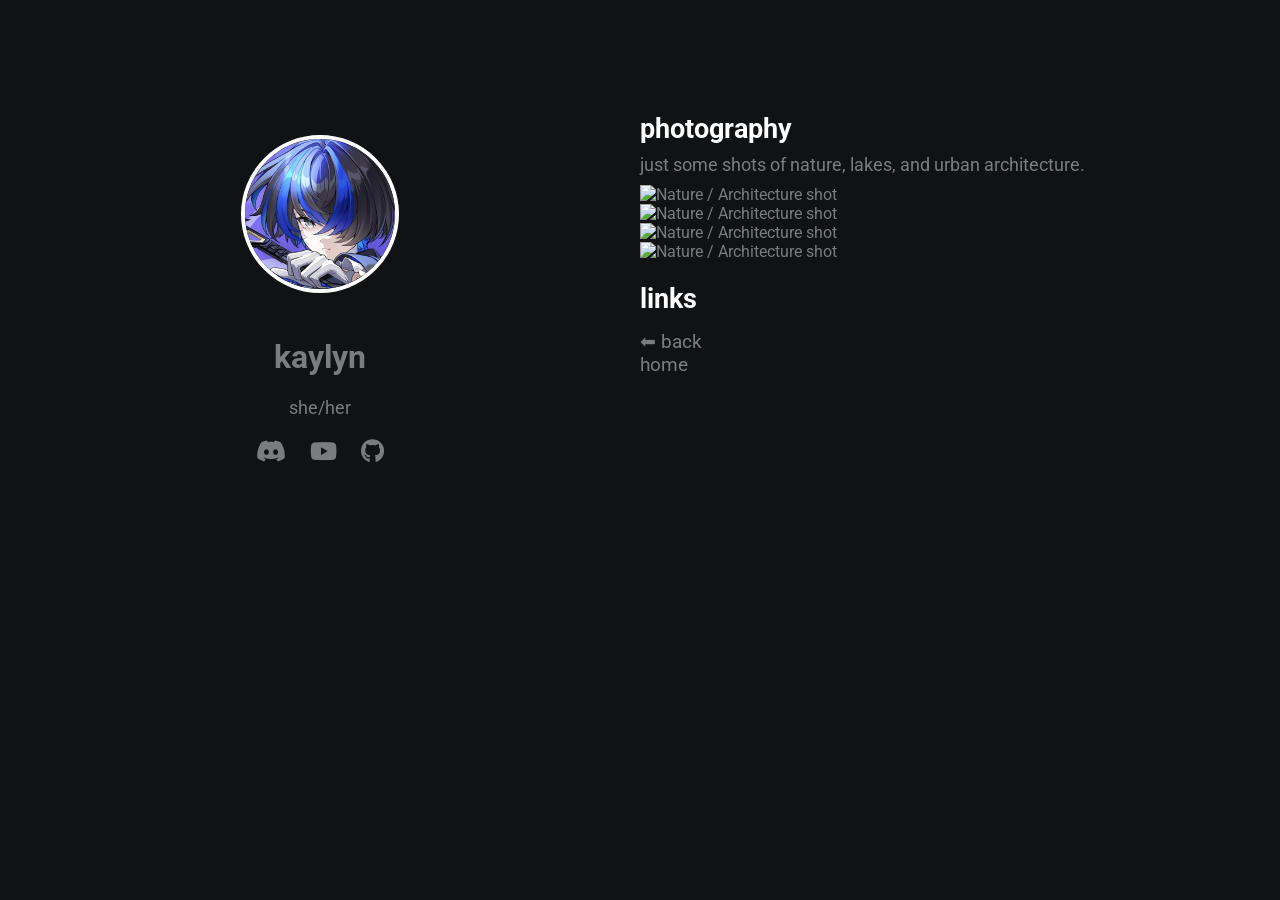
==== gallery.html @ a5cd2c5f "Create gallery.html" ====
<!DOCTYPE html>
<html lang="en">
<head>
    <meta charset="UTF-8">
    <meta name="viewport" content="width=device-width, initial-scale=1.0">
    <meta http-equiv="X-UA-Compatible" content="ie=edge">
    
    <title>Kaylyn | Photography</title>
    <meta name="description" content="Photography by Kaylyn.">
    
    <link rel="stylesheet" href="https://use.fontawesome.com/releases/v5.4.1/css/all.css" integrity="sha384-5sAR7xN1Nv6T6+dT2mhtzEpVJvfS3NScPQTrOxhwjIuvcA67KV2R5Jz6kr4abQsz" crossorigin="anonymous">
    <link rel="stylesheet" href="style.css">
</head>
<body>
    <div class="grid-2">
        <header class="section-1">
            <img src="assets/profile.png" alt="Profile Picture" class="profile-pic">
            
            <h1>kaylyn</h1>
            <p>she/her</p>
            
            <a href="https://discord.com/users/1333581841583706175" target="_blank" rel="noopener noreferrer" aria-label="Visit my Discord"><i class="fab fa-discord"></i></a>
            <a href="https://www.youtube.com/@kaylynxo" target="_blank" rel="noopener noreferrer" aria-label="Visit my YouTube Channel"><i class="fab fa-youtube"></i></a>
            <a href="#" target="_blank" rel="noopener noreferrer" aria-label="View my GitHub Profile"><i class="fab fa-github"></i></a>
        </header>
        
        <main class="section-2">
            <section>
                <h2>photography</h2>
                <p>just some shots of nature, lakes, and urban architecture.</p>
                
                <div class="gallery-grid">
                    <div class="gallery-item">
                        <img src="assets/photo1.jpg" alt="Nature / Architecture shot">
                    </div>
                    <div class="gallery-item">
                        <img src="assets/photo2.jpg" alt="Nature / Architecture shot">
                    </div>
                    <div class="gallery-item">
                        <img src="assets/photo3.jpg" alt="Nature / Architecture shot">
                    </div>
                    <div class="gallery-item">
                        <img src="assets/photo4.jpg" alt="Nature / Architecture shot">
                    </div>
                </div>
            </section>
            
            <section>
                <h2>links</h2>
                <a href="index.html">⬅ back home</a>
            </section>
        </main>
    </div>
</body>
</html>
---- style.css ----
@import url('https://fonts.googleapis.com/css?family=Roboto');

.grid-2 {
    display: grid;
    grid-template-columns: repeat(2, 1fr);
}

body {
    margin: 0;
    padding: 0;
    font-family: 'Roboto', sans-serif;
    background-color: #101214;
    color: #7A7C80;
}

h2, .white {
    color: #fff;
}

a {
    color: #7A7C80;
    text-decoration: none;
    transition: 0.3s;
}

/* section 1 */
.section-1 {
    padding-top: 15vh;
    text-align: center;
}

.profile-pic {
    width: 150px;
    height: 150px;
    border-radius: 50%;
    object-fit: cover;
    margin-bottom: 20px;
    border: 4px solid #fff;
}

.section-1 p {
    font-size: 1.1rem;
    padding-bottom: 10px;
    margin: 0;
}

.section-1 h2 {
    font-size: 1.7rem;
    margin-bottom: 10px;
}

.section-1 a {
    font-size: 1.5rem;
    padding: 10px;
    display: inline-block;
}

/* section 2 */
.section-2 {
    padding-top: 10vh;
    width: 70%;
}

.section-2 h2 {
    font-size: 1.7rem;
    margin-bottom: 10px;
}

.section-2 p {
    font-size: 1.1rem;
    padding-bottom: 10px;
    margin: 0;
}

.section-2 a {
    display: block;
    padding: 5px;
    font-size: 1.2rem;
    padding-left: 0;
    width: 100px;
}

/* animations / utilities */
.section-2 a:hover {
    font-size: 1.3rem;
    color: #fff;
    cursor: pointer;
}

.section-1 a:hover {
    color: #fff;
    cursor: pointer;
}

/* media queries */
@media(max-width: 780px) {
    .grid-2 {
        grid-template-columns: 1fr;
    }
    .section-1 {
        padding: 0;
        padding-top: 5rem;
    }
    .section-2 {
        padding: 0;
        padding-left: 1.5rem;
        padding-top: 2rem;
    }
}
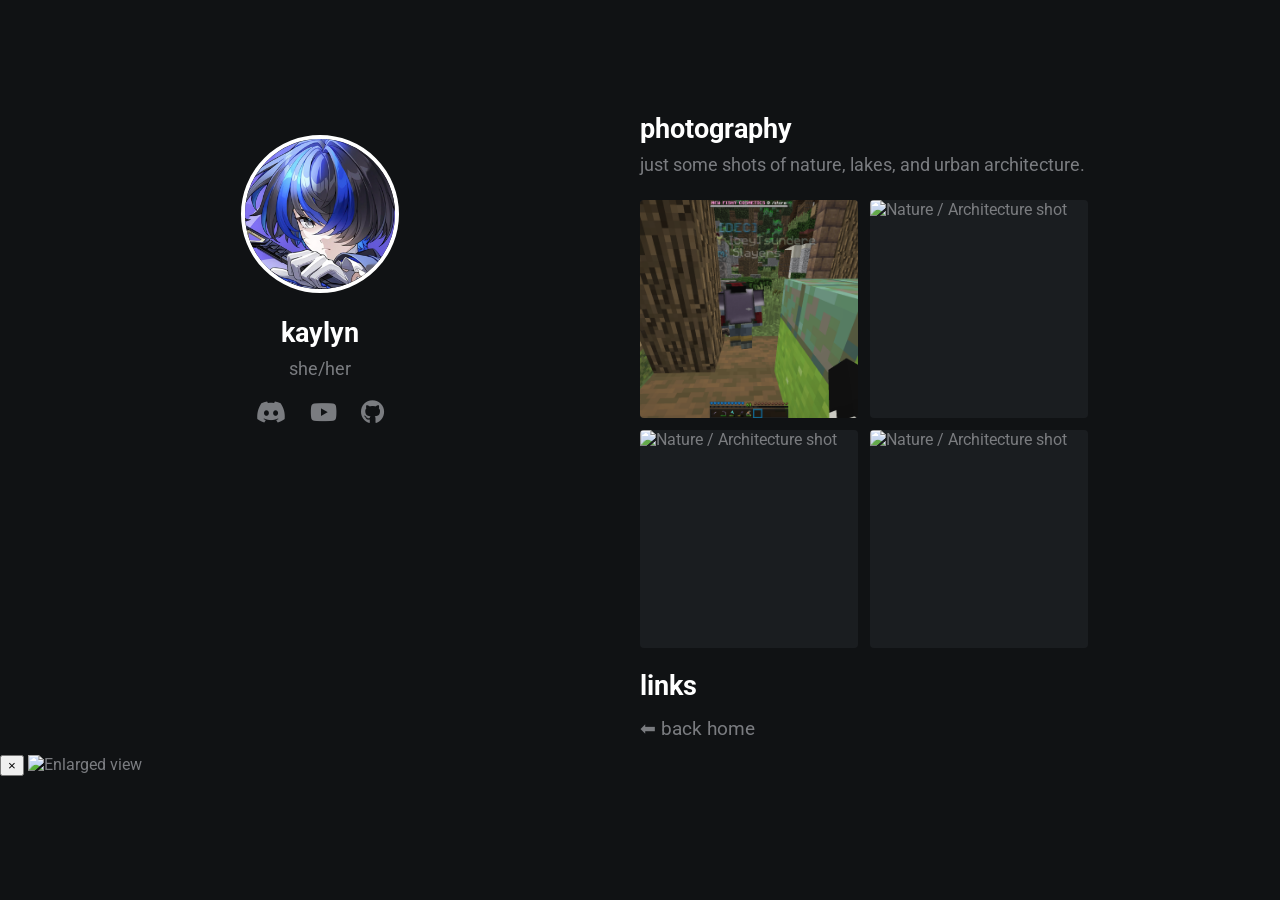
==== commit 4f4b6abc: "Update gallery.html" ====
--- a/gallery.html
+++ b/gallery.html
@@ -31,25 +31,65 @@
                 
                 <div class="gallery-grid">
                     <div class="gallery-item">
-                        <img src="assets/photo1.jpg" alt="Nature / Architecture shot">
+                        <img src="ingame-pics/sadicey.png" alt="Sad Icey">
                     </div>
                     <div class="gallery-item">
-                        <img src="assets/photo2.jpg" alt="Nature / Architecture shot">
+                        <img src="ingame-pics/photo2.png" alt="Nature / Architecture shot">
                     </div>
                     <div class="gallery-item">
-                        <img src="assets/photo3.jpg" alt="Nature / Architecture shot">
+                        <img src="ingame-pics/photo3.png" alt="Nature / Architecture shot">
                     </div>
                     <div class="gallery-item">
-                        <img src="assets/photo4.jpg" alt="Nature / Architecture shot">
+                        <img src="ingame-pics/photo4.png" alt="Nature / Architecture shot">
                     </div>
                 </div>
             </section>
             
             <section>
                 <h2>links</h2>
-                <a href="index.html">⬅ back home</a>
+                <a href="index.html" style="width: 130px;">⬅ back home</a>
             </section>
         </main>
     </div>
+
+    <div id="lightbox" class="lightbox" aria-hidden="true">
+        <button class="lightbox-close" aria-label="Close lightbox">&times;</button>
+        <img class="lightbox-content" src="" alt="Enlarged view">
+    </div>
+
+    <script>
+        const galleryImages = document.querySelectorAll('.gallery-item img');
+        const lightbox = document.getElementById('lightbox');
+        const lightboxImg = lightbox.querySelector('.lightbox-content');
+        const lightboxClose = lightbox.querySelector('.lightbox-close');
+
+        galleryImages.forEach(img => {
+            img.addEventListener('click', () => {
+                lightboxImg.src = img.src;
+                lightboxImg.alt = img.alt;
+                lightbox.classList.add('active');
+                lightbox.setAttribute('aria-hidden', 'false');
+            });
+        });
+
+        const closeLightbox = () => {
+            lightbox.classList.remove('active');
+            lightbox.setAttribute('aria-hidden', 'true');
+            lightboxImg.src = '';
+        };
+
+        lightboxClose.addEventListener('click', closeLightbox);
+        lightbox.addEventListener('click', (e) => {
+            if (e.target === lightbox) {
+                closeLightbox();
+            }
+        });
+
+        document.addEventListener('keydown', (e) => {
+            if (e.key === 'Escape' && lightbox.classList.contains('active')) {
+                closeLightbox();
+            }
+        });
+    </script>
 </body>
 </html>
--- a/style.css
+++ b/style.css
@@ -13,7 +13,8 @@
     color: #7A7C80;
 }
 
-h2, .white {
+/* Updated <h1> to share the styles of <h2> */
+h1, h2, .white {
     color: #fff;
 }
 
@@ -44,9 +45,11 @@
     margin: 0;
 }
 
-.section-1 h2 {
+/* Adjusted for the new <h1> tag */
+.section-1 h1 {
     font-size: 1.7rem;
     margin-bottom: 10px;
+    margin-top: 0;
 }
 
 .section-1 a {
@@ -73,22 +76,66 @@
 }
 
 .section-2 a {
-    display: block;
+    display: inline-block; /* Changed from block to allow transform to work properly */
     padding: 5px;
     font-size: 1.2rem;
     padding-left: 0;
+    margin-bottom: 10px;
     width: 100px;
+    transition: transform 0.2s ease, color 0.2s ease;
 }
 
 /* animations / utilities */
-.section-2 a:hover {
-    font-size: 1.3rem;
+
+/* SEO/Performance fix: 
+   Changing font-size on hover causes Cumulative Layout Shift (CLS), lowering your Lighthouse score. 
+   Using transform: scale or translateX avoids triggering layout recalculations.
+*/
+.section-2 a:hover, 
+.section-2 a:focus {
     color: #fff;
+    transform: translateX(5px);
     cursor: pointer;
 }
 
-.section-1 a:hover {
+.section-1 a:hover,
+.section-1 a:focus {
     color: #fff;
+    transform: scale(1.1);
+    cursor: pointer;
+}
+
+/* photography gallery layout */
+.gallery-grid {
+    display: grid;
+    /* auto-fit lets rows fill out nicely; minmax keeps grid sizing consistent */
+    grid-template-columns: repeat(auto-fit, minmax(150px, 1fr));
+    gap: 12px;
+    margin-top: 15px;
+    margin-bottom: 20px;
+}
+
+.gallery-item {
+    overflow: hidden;
+    border-radius: 4px;
+    background-color: #1a1d20;
+    /* forces every container to be a perfect square */
+    aspect-ratio: 1 / 1; 
+    width: 100%;
+}
+
+.gallery-item img {
+    width: 100%;
+    height: 100%;
+    /* cuts off image edges uniformly to match the square perfectly without stretching */
+    object-fit: cover; 
+    transition: transform 0.3s ease, filter 0.3s ease;
+    filter: grayscale(20%);
+}
+
+.gallery-item:hover img {
+    transform: scale(1.05);
+    filter: grayscale(0%);
     cursor: pointer;
 }
 
@@ -105,5 +152,14 @@
         padding: 0;
         padding-left: 1.5rem;
         padding-top: 2rem;
+        width: 90%; /* widened from 70% to give your text and gallery breathing room on mobile */
     }
 }
+
+@media(max-width: 480px) {
+    .gallery-grid {
+        /* drops to a neat side-by-side 2-column grid on phones */
+        grid-template-columns: repeat(2, 1fr);
+        gap: 8px;
+    }
+}
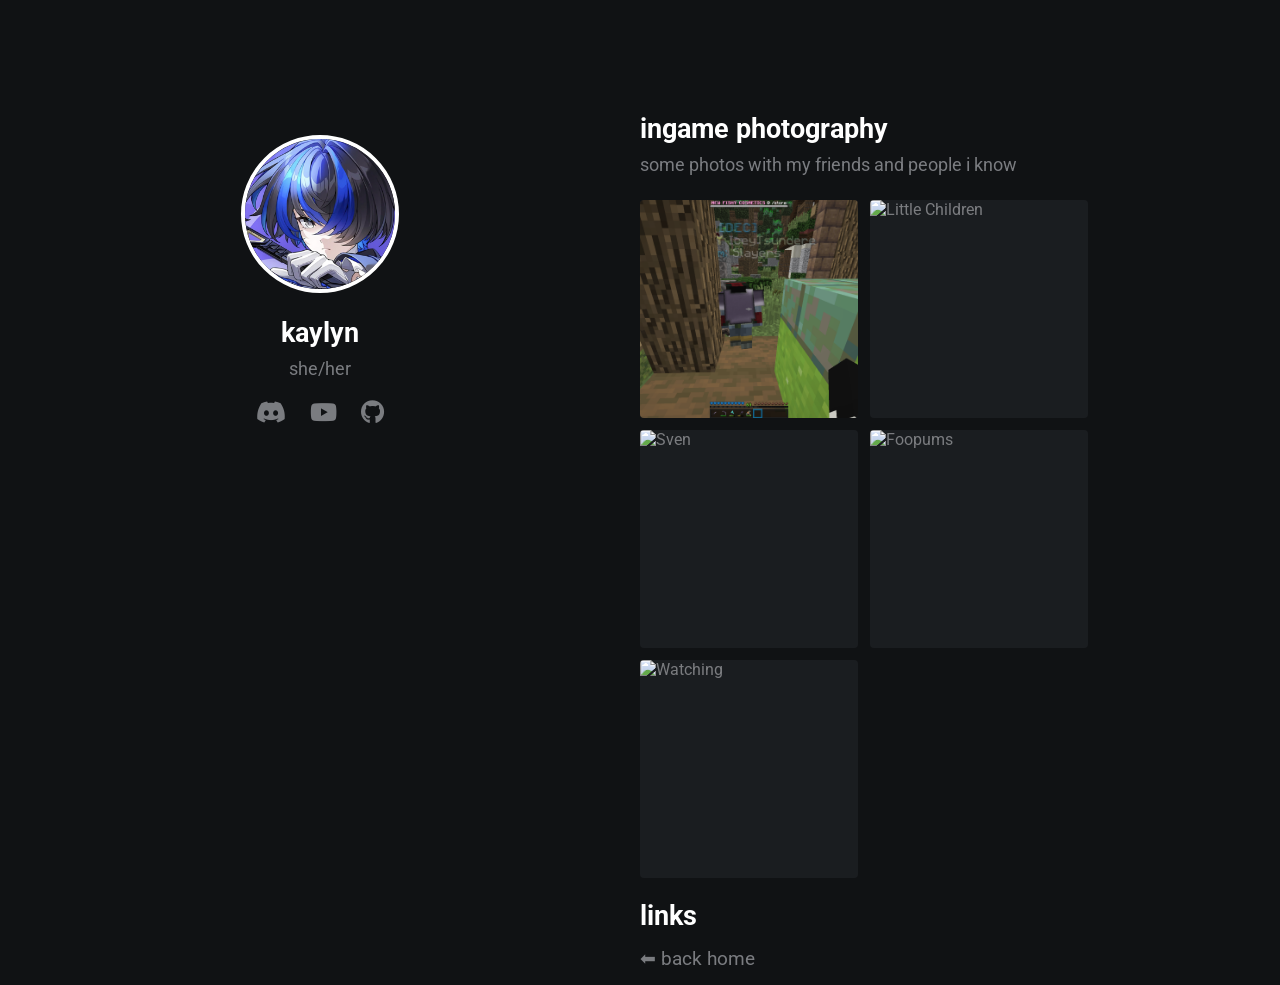
==== commit 5fb0fd43: "Update gallery.html" ====
--- a/gallery.html
+++ b/gallery.html
@@ -26,21 +26,24 @@
         
         <main class="section-2">
             <section>
-                <h2>photography</h2>
-                <p>just some shots of nature, lakes, and urban architecture.</p>
+                <h2>ingame photography</h2>
+                <p>some photos with my friends and people i know</p>
                 
                 <div class="gallery-grid">
                     <div class="gallery-item">
                         <img src="ingame-pics/sadicey.png" alt="Sad Icey">
                     </div>
                     <div class="gallery-item">
-                        <img src="ingame-pics/photo2.png" alt="Nature / Architecture shot">
+                        <img src="ingame-pics/littlechildren.png" alt="Little Children">
                     </div>
                     <div class="gallery-item">
-                        <img src="ingame-pics/photo3.png" alt="Nature / Architecture shot">
+                        <img src="ingame-pics/sven.png" alt="Sven">
                     </div>
                     <div class="gallery-item">
-                        <img src="ingame-pics/photo4.png" alt="Nature / Architecture shot">
+                        <img src="ingame-pics/foopums.png" alt="Foopums">
+                    </div>
+                    <div class="gallery-item">
+                        <img src="ingame-pics/watching.png" alt="Watching">
                     </div>
                 </div>
             </section>
--- a/style.css
+++ b/style.css
@@ -13,7 +13,6 @@
     color: #7A7C80;
 }
 
-/* Updated <h1> to share the styles of <h2> */
 h1, h2, .white {
     color: #fff;
 }
@@ -45,7 +44,6 @@
     margin: 0;
 }
 
-/* Adjusted for the new <h1> tag */
 .section-1 h1 {
     font-size: 1.7rem;
     margin-bottom: 10px;
@@ -76,7 +74,7 @@
 }
 
 .section-2 a {
-    display: inline-block; /* Changed from block to allow transform to work properly */
+    display: inline-block;
     padding: 5px;
     font-size: 1.2rem;
     padding-left: 0;
@@ -86,11 +84,6 @@
 }
 
 /* animations / utilities */
-
-/* SEO/Performance fix: 
-   Changing font-size on hover causes Cumulative Layout Shift (CLS), lowering your Lighthouse score. 
-   Using transform: scale or translateX avoids triggering layout recalculations.
-*/
 .section-2 a:hover, 
 .section-2 a:focus {
     color: #fff;
@@ -108,7 +101,6 @@
 /* photography gallery layout */
 .gallery-grid {
     display: grid;
-    /* auto-fit lets rows fill out nicely; minmax keeps grid sizing consistent */
     grid-template-columns: repeat(auto-fit, minmax(150px, 1fr));
     gap: 12px;
     margin-top: 15px;
@@ -119,7 +111,6 @@
     overflow: hidden;
     border-radius: 4px;
     background-color: #1a1d20;
-    /* forces every container to be a perfect square */
     aspect-ratio: 1 / 1; 
     width: 100%;
 }
@@ -127,7 +118,6 @@
 .gallery-item img {
     width: 100%;
     height: 100%;
-    /* cuts off image edges uniformly to match the square perfectly without stretching */
     object-fit: cover; 
     transition: transform 0.3s ease, filter 0.3s ease;
     filter: grayscale(20%);
@@ -137,6 +127,60 @@
     transform: scale(1.05);
     filter: grayscale(0%);
     cursor: pointer;
+}
+
+/* Lightbox Modal System */
+.lightbox {
+    display: none;
+    position: fixed;
+    z-index: 9999;
+    top: 0;
+    left: 0;
+    width: 100%;
+    height: 100%;
+    background-color: rgba(16, 18, 20, 0.95);
+    align-items: center;
+    justify-content: center;
+    opacity: 0;
+    transition: opacity 0.3s ease;
+}
+
+.lightbox.active {
+    display: flex;
+    opacity: 1;
+}
+
+.lightbox-content {
+    max-width: 90%;
+    max-height: 85vh;
+    object-fit: contain;
+    border-radius: 4px;
+    box-shadow: 0 4px 20px rgba(0, 0, 0, 0.5);
+    transform: scale(0.95);
+    transition: transform 0.3s ease;
+}
+
+.lightbox.active .lightbox-content {
+    transform: scale(1);
+}
+
+.lightbox-close {
+    position: absolute;
+    top: 20px;
+    right: 25px;
+    color: #7A7C80;
+    font-size: 40px;
+    font-weight: 300;
+    background: none;
+    border: none;
+    cursor: pointer;
+    transition: color 0.2s ease, transform 0.2s ease;
+}
+
+.lightbox-close:hover,
+.lightbox-close:focus {
+    color: #fff;
+    transform: scale(1.1);
 }
 
 /* media queries */
@@ -152,14 +196,17 @@
         padding: 0;
         padding-left: 1.5rem;
         padding-top: 2rem;
-        width: 90%; /* widened from 70% to give your text and gallery breathing room on mobile */
+        width: 90%;
     }
 }
 
 @media(max-width: 480px) {
     .gallery-grid {
-        /* drops to a neat side-by-side 2-column grid on phones */
         grid-template-columns: repeat(2, 1fr);
         gap: 8px;
     }
-}
+    .lightbox-content {
+        max-width: 95%;
+        max-height: 75vh;
+    }
+}
